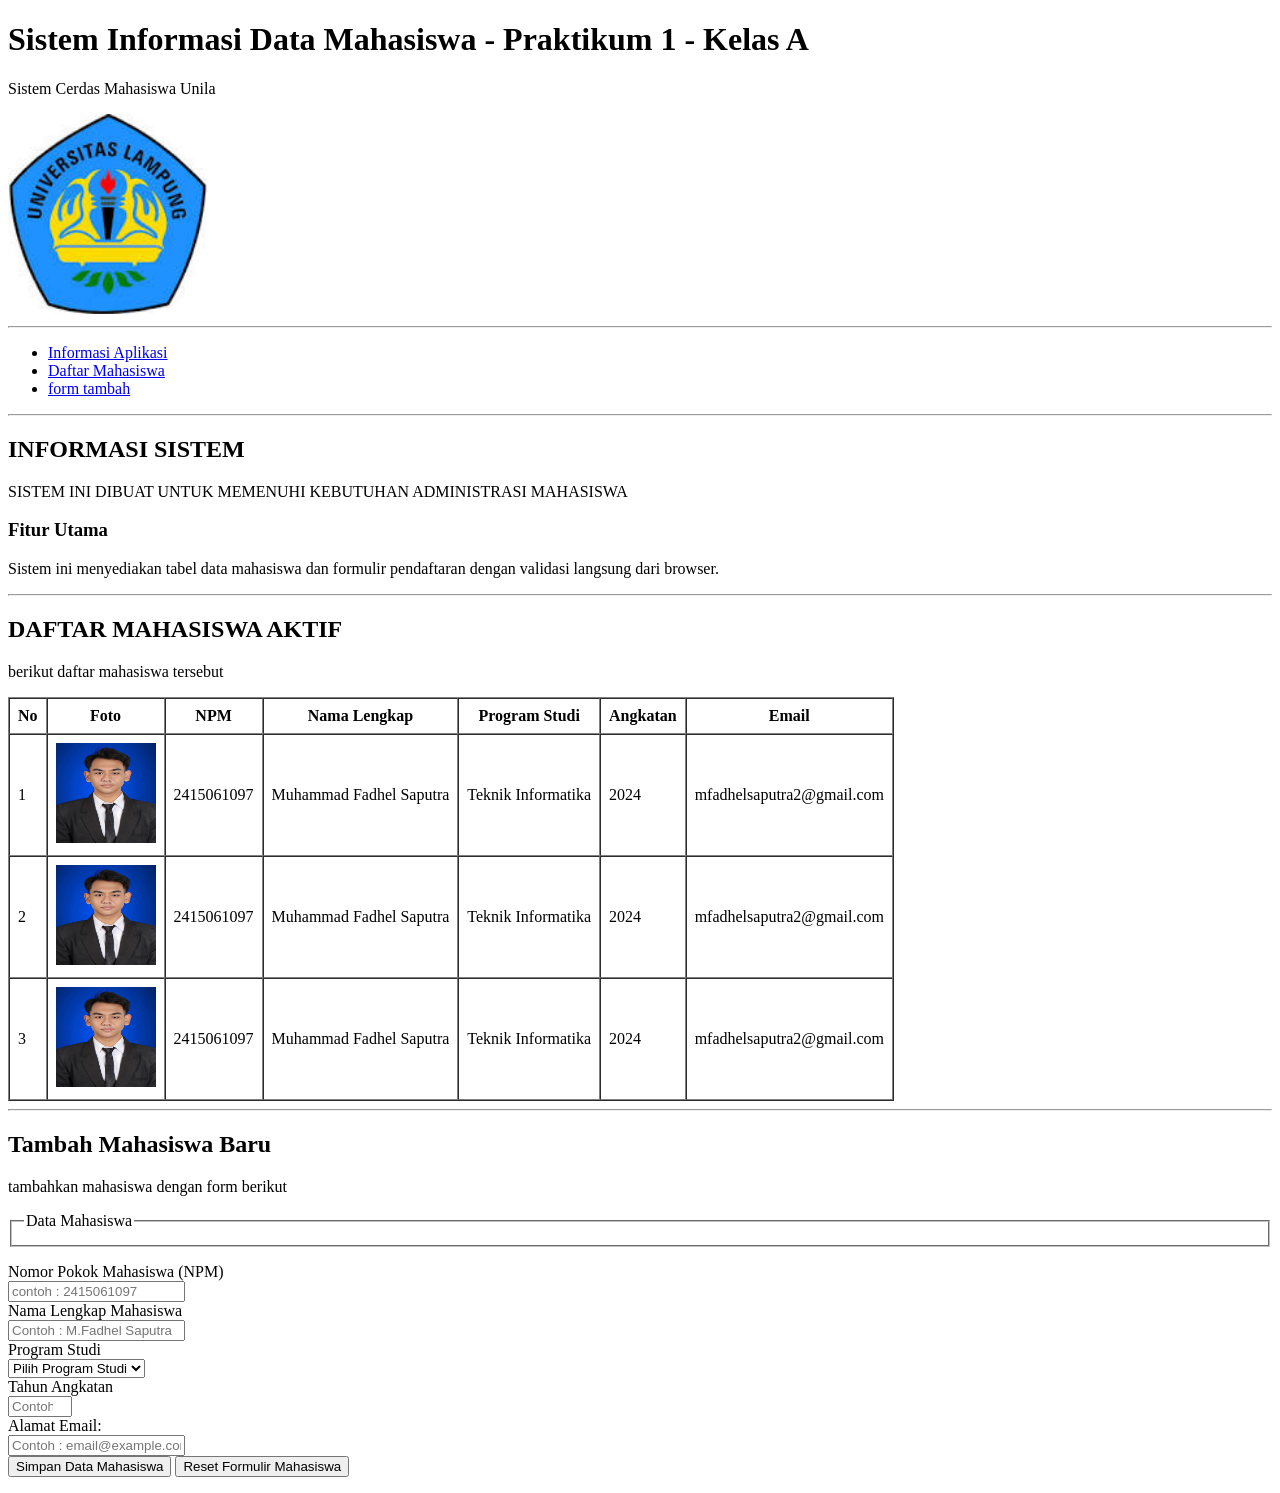
==== index.html @ 2dbe2d54 "tes push" ====
<!DOCTYPE html>
<html lang="id">
<head>
    <meta charset="UTF-8">
    <meta name="viewport" content="width=device-width, initial-scale=1.0">
    <title>SISTEM INFORMASI DATA MAHASISWA</title>
</head>
<body>
    <header id="top">
        <h1>
            Sistem Informasi Data Mahasiswa - 
            Praktikum 1 - Kelas A 
        </h1>
        <p> 
            Sistem Cerdas Mahasiswa Unila
        </p>
        <img src="assets/download.jpg" alt="Foto Unila" width="200" height="200">    
    </header>
    <hr>
         <nav>   
            <ul>
                <li><a href="#informasi"> Informasi Aplikasi</a></li>
                <li><a href="#daftar-mahasiswa">Daftar Mahasiswa</a></li>
                <li><a href="#form-tambah">form tambah</a></li>
            </ul>    
        </nav>
    <hr>
        <main>
            <section id="informasi">
                <h2>INFORMASI SISTEM</h2>
                <P>
                    SISTEM INI DIBUAT UNTUK MEMENUHI KEBUTUHAN ADMINISTRASI MAHASISWA
                </P>
                <article>
                    <h3>Fitur Utama</h3>
                    <p>Sistem ini menyediakan tabel data mahasiswa dan formulir pendaftaran dengan validasi langsung dari browser.</p>
                </article>
            </section>
        <hr>
            <section id="#daftar-mahasiswa">
                <h2> DAFTAR MAHASISWA AKTIF </h2>
                <p> berikut daftar mahasiswa tersebut</p>
                <table border="1" cellpadding="8" cellspacing="0">
                    <thead>
                        <tr>
                            <th>No</th>
                            <th>Foto</th>
                            <th>NPM</th>
                            <th>Nama Lengkap </th>
                            <th>Program Studi</th>
                            <th>Angkatan</th>
                            <th>Email</th>
                        </tr>
                    </thead>
                    <tbody>
                        <tr>
                            <td>1</td>
                            <td><img src="assets/PAS FOTO FADHEL.jpg" alt="Foto Mahasiswa" width="100" height="100"></td>
                            <td>2415061097</td>
                            <td>Muhammad Fadhel Saputra</td>
                            <td>Teknik Informatika</td>
                            <td>2024</td>
                            <td>mfadhelsaputra2@gmail.com</td>
                        </tr>
                        <tr>
                            <td>2</td>
                            <td><img src="assets/PAS FOTO FADHEL.jpg" alt="Foto Mahasiswa" width="100" height="100"></td>
                            <td>2415061097</td>
                            <td>Muhammad Fadhel Saputra</td>
                            <td>Teknik Informatika</td>
                            <td>2024</td>
                            <td>mfadhelsaputra2@gmail.com</td>
                        </tr>
                        <tr>
                            <td>3</td>
                            <td><img src="assets/PAS FOTO FADHEL.jpg" alt="Foto Mahasiswa" width="100" height="100"></td>
                            <td>2415061097</td>
                            <td>Muhammad Fadhel Saputra</td>
                            <td>Teknik Informatika</td>
                            <td>2024</td>
                            <td>mfadhelsaputra2@gmail.com</td>
                        </tr>
                    </tbody>
                </table>
            </section>
        <hr>
            <section id="form-tambah">
                <h2> Tambah Mahasiswa Baru</h2>
                <p>tambahkan mahasiswa dengan form berikut</p>
                <form action="#" method="POST">
                    <fieldset>
                        <legend>Data Mahasiswa</legend>
                    </fieldset>
                    <p>
                        <label for="npm">Nomor Pokok Mahasiswa (NPM)</label>
                            <br>
                            <input type="text" id="npm" name="npm" placeholder="contoh : 2415061097"
                            required pattern="[0-9]{8,12}" title="NPM harus berupa angka 8-12 digit">
                            <br>
                            <small></small>
                        </label>
                        <label for="nama">Nama Lengkap Mahasiswa</label>
                            <br>
                            <input type="text" id="nama" name="nama" 
                            placeholder="Contoh : M.Fadhel Saputra" required minlength="3">
                            <br>
                            <small></small>
                        <label for="program_studi">Program Studi</label>
                            <br>
                            <select id="program_studi" name="program_studi" required>
                                <option >Pilih Program Studi</option>
                                <option Teknik Informatika="Teknik Informatika">Teknik Informatika</option>
                            </select>
                            <br>
                            <small></small>
                        <label for="angkatan">Tahun Angkatan</label> 
                            <br>
                            <input type="number" id="angkatan" name="angkatan" placeholder="Contoh : 2024"
                            required min="2018" max="2026">
                            <br>
                            <small></small>
                        <label for="email">Alamat Email: </label>
                            <br>
                            <input type="email" id="email" placeholder="Contoh : email@example.com"
                            required>
                            <br>
                            <small></small>
                        <button type="submit">Simpan Data Mahasiswa</button>
                        <button type="reset">Reset Formulir Mahasiswa</button>
                    </p>
                </form>
            </section>
        </main>
</body>
</html>
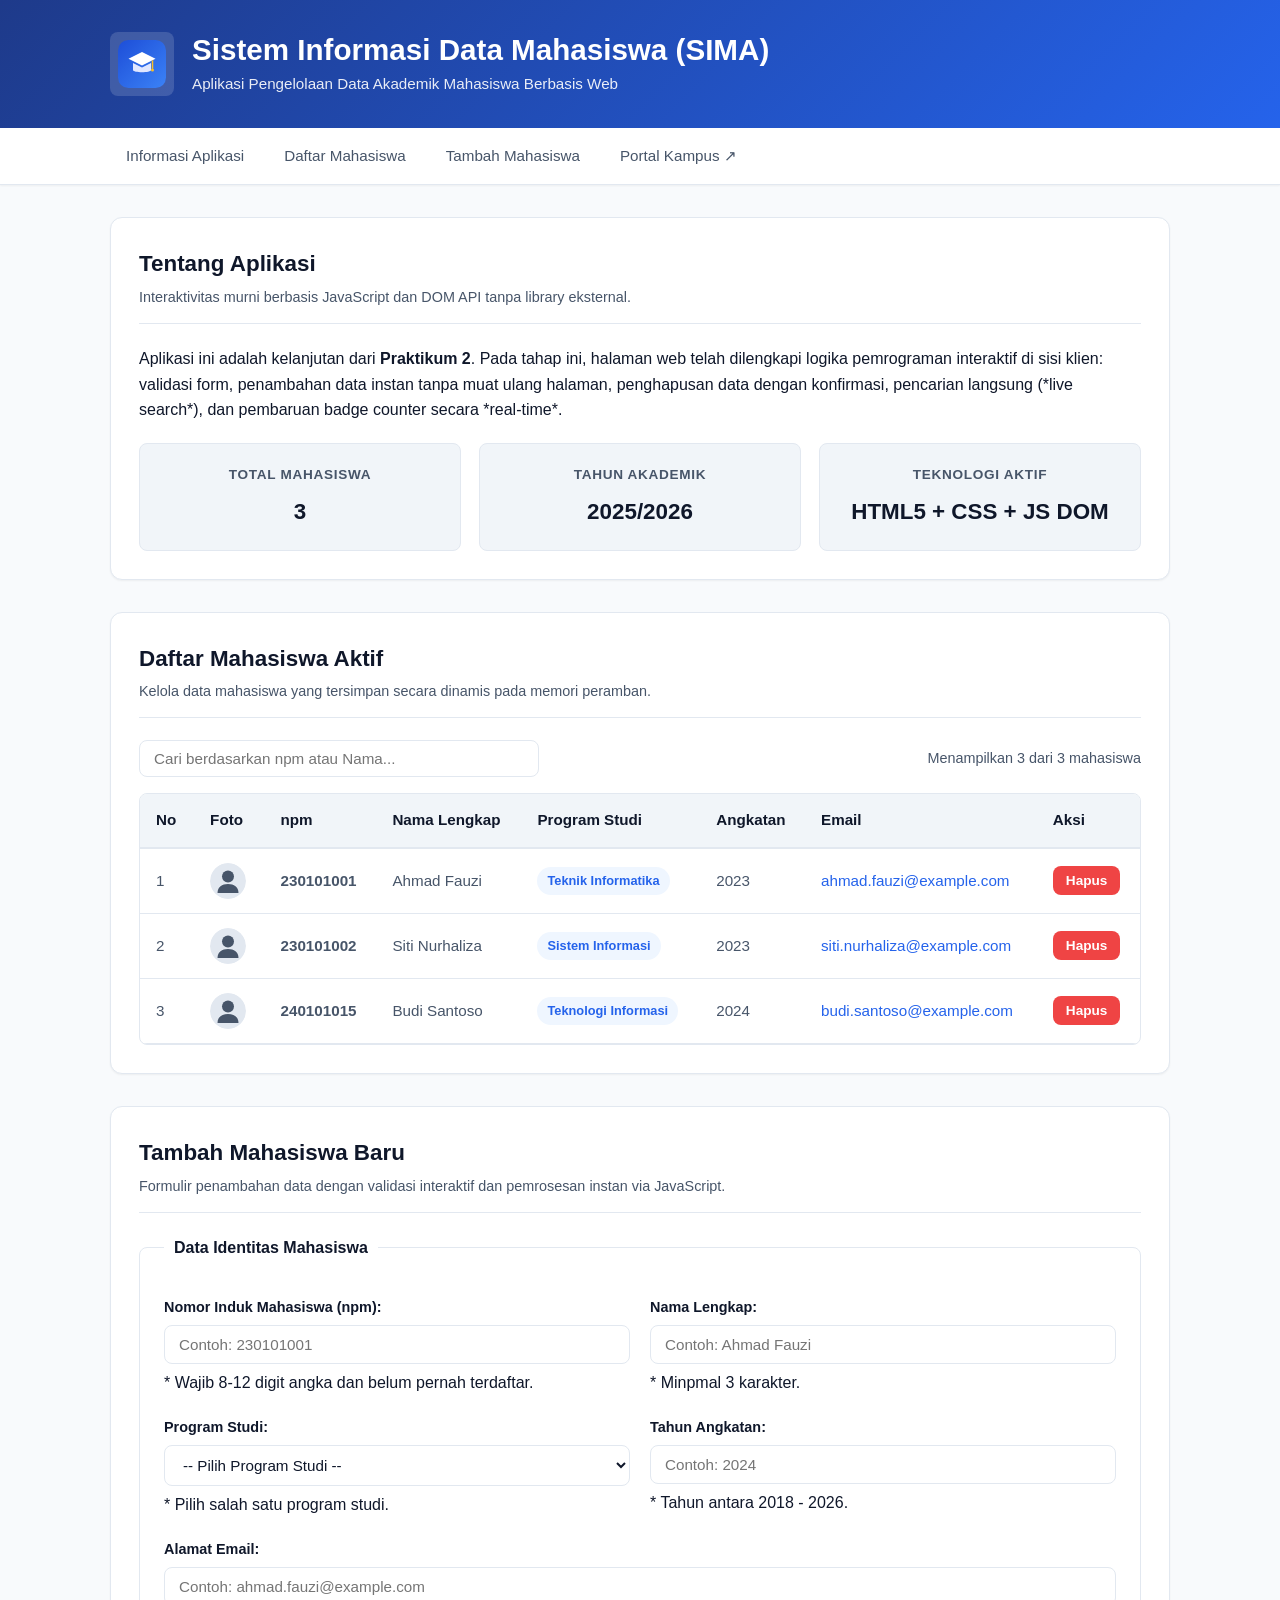
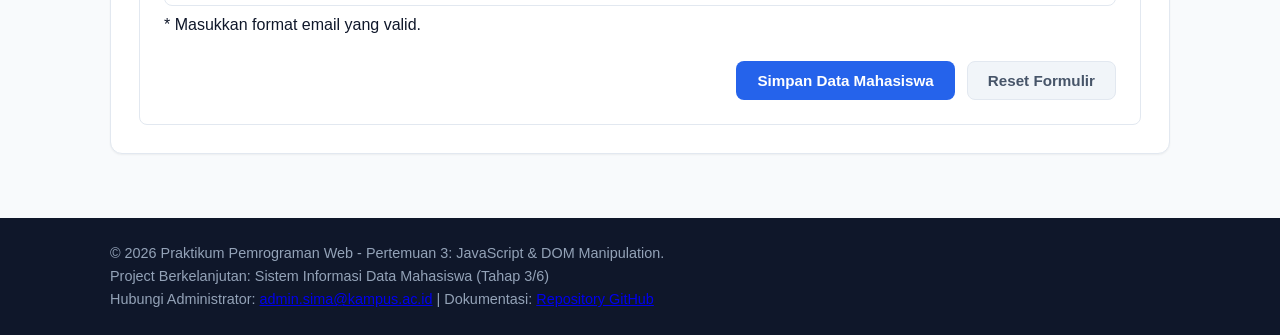
==== commit 68e18900: "Judul 3" ====
--- a/index.html
+++ b/index.html
@@ -3,133 +3,208 @@
 <head>
     <meta charset="UTF-8">
     <meta name="viewport" content="width=device-width, initial-scale=1.0">
-    <title>SISTEM INFORMASI DATA MAHASISWA</title>
+    <title>Sistem Informasi Data Mahasiswa - Praktikum 3</title>
+    <link rel="stylesheet" href="style.css">
 </head>
 <body>
-    <header id="top">
-        <h1>
-            Sistem Informasi Data Mahasiswa - 
-            Praktikum 1 - Kelas A 
-        </h1>
-        <p> 
-            Sistem Cerdas Mahasiswa Unila
-        </p>
-        <img src="assets/download.jpg" alt="Foto Unila" width="200" height="200">    
+
+    <!-- 1. Header Aplikasi -->
+    <header class="site-header">
+        <div class="container header-brand">
+            <a href="index.html" class="brand-logo" title="Beranda SIMA">
+                <img src="img/logo-sima.svg" alt="Logo Resmi SIMA Kampus" width="48" height="48">
+            </a>
+            <div>
+                <h1>Sistem Informasi Data Mahasiswa (SIMA)</h1>
+                <p>Aplikasi Pengelolaan Data Akademik Mahasiswa Berbasis Web</p>
+            </div>
+        </div>
     </header>
-    <hr>
-         <nav>   
+
+    <!-- 2. Navigation Bar Sticky -->
+    <nav class="site-nav">
+        <div class="container">
             <ul>
-                <li><a href="#informasi"> Informasi Aplikasi</a></li>
+                <li><a href="#informasi">Informasi Aplikasi</a></li>
                 <li><a href="#daftar-mahasiswa">Daftar Mahasiswa</a></li>
-                <li><a href="#form-tambah">form tambah</a></li>
-            </ul>    
-        </nav>
-    <hr>
-        <main>
-            <section id="informasi">
-                <h2>INFORMASI SISTEM</h2>
-                <P>
-                    SISTEM INI DIBUAT UNTUK MEMENUHI KEBUTUHAN ADMINISTRASI MAHASISWA
-                </P>
-                <article>
-                    <h3>Fitur Utama</h3>
-                    <p>Sistem ini menyediakan tabel data mahasiswa dan formulir pendaftaran dengan validasi langsung dari browser.</p>
-                </article>
+                <li><a href="#form-tambah">Tambah Mahasiswa</a></li>
+                <li><a href="https://unila.ac.id" target="_blank" rel="noopener noreferrer">Portal Kampus &UpperRightArrow;</a></li>
+            </ul>
+        </div>
+    </nav>
+
+    <!-- Konten Utama Halaman -->
+    <main>
+        <div class="container">
+
+            <!-- Kotak Notifikasi Alert Dinamis (dikontrol oleh JS) -->
+            <div id="alert-box" class="alert-box" role="alert"></div>
+
+            <!-- 3. Section Informasi Aplikasi -->
+            <section id="informasi" class="content-section">
+                <div class="section-header">
+                    <h2>Tentang Aplikasi</h2>
+                    <p>Interaktivitas murni berbasis JavaScript dan DOM API tanpa library eksternal.</p>
+                </div>
+                <p>
+                    Aplikasi ini adalah kelanjutan dari <strong>Praktikum 2</strong>. Pada tahap ini, 
+                    halaman web telah dilengkapi logika pemrograman interaktif di sisi klien: validasi form, 
+                    penambahan data instan tanpa muat ulang halaman, penghapusan data dengan konfirmasi, 
+                    pencarian langsung (*live search*), dan pembaruan badge counter secara *real-time*.
+                </p>
+
+                <div class="info-grid">
+                    <article class="info-card">
+                        <h3>Total Mahasiswa</h3>
+                        <p id="total-mahasiswa-badge" class="counter-highlight">3</p>
+                    </article>
+                    <article class="info-card">
+                        <h3>Tahun Akademik</h3>
+                        <p>2025/2026</p>
+                    </article>
+                    <article class="info-card">
+                        <h3>Teknologi Aktif</h3>
+                        <p>HTML5 + CSS + JS DOM</p>
+                    </article>
+                </div>
             </section>
-        <hr>
-            <section id="#daftar-mahasiswa">
-                <h2> DAFTAR MAHASISWA AKTIF </h2>
-                <p> berikut daftar mahasiswa tersebut</p>
-                <table border="1" cellpadding="8" cellspacing="0">
-                    <thead>
-                        <tr>
-                            <th>No</th>
-                            <th>Foto</th>
-                            <th>NPM</th>
-                            <th>Nama Lengkap </th>
-                            <th>Program Studi</th>
-                            <th>Angkatan</th>
-                            <th>Email</th>
-                        </tr>
-                    </thead>
-                    <tbody>
-                        <tr>
-                            <td>1</td>
-                            <td><img src="assets/PAS FOTO FADHEL.jpg" alt="Foto Mahasiswa" width="100" height="100"></td>
-                            <td>2415061097</td>
-                            <td>Muhammad Fadhel Saputra</td>
-                            <td>Teknik Informatika</td>
-                            <td>2024</td>
-                            <td>mfadhelsaputra2@gmail.com</td>
-                        </tr>
-                        <tr>
-                            <td>2</td>
-                            <td><img src="assets/PAS FOTO FADHEL.jpg" alt="Foto Mahasiswa" width="100" height="100"></td>
-                            <td>2415061097</td>
-                            <td>Muhammad Fadhel Saputra</td>
-                            <td>Teknik Informatika</td>
-                            <td>2024</td>
-                            <td>mfadhelsaputra2@gmail.com</td>
-                        </tr>
-                        <tr>
-                            <td>3</td>
-                            <td><img src="assets/PAS FOTO FADHEL.jpg" alt="Foto Mahasiswa" width="100" height="100"></td>
-                            <td>2415061097</td>
-                            <td>Muhammad Fadhel Saputra</td>
-                            <td>Teknik Informatika</td>
-                            <td>2024</td>
-                            <td>mfadhelsaputra2@gmail.com</td>
-                        </tr>
-                    </tbody>
-                </table>
+
+            <!-- 4. Section Daftar Mahasiswa, Toolbar Pencarian & 5. Tabel Data -->
+            <section id="daftar-mahasiswa" class="content-section">
+                <div class="section-header">
+                    <h2>Daftar Mahasiswa Aktif</h2>
+                    <p>Kelola data mahasiswa yang tersimpan secara dinamis pada memori peramban.</p>
+                </div>
+
+                <!-- Toolbar Pencarian dan Ringkasan Jumlah -->
+                <div class="table-toolbar">
+                    <div class="search-box">
+                        <input 
+                            type="search" 
+                            id="input-search" 
+                            class="search-input" 
+                            placeholder="Cari berdasarkan npm atau Nama...">
+                    </div>
+                    <div id="total-mahasiswa-info" class="status-summary">
+                        Menampilkan 3 mahasiswa
+                    </div>
+                </div>
+
+                <!-- Tabel Data Responsif -->
+                <div class="table-responsive">
+                    <table class="data-table">
+                        <thead>
+                            <tr>
+                                <th>No</th>
+                                <th>Foto</th>
+                                <th>npm</th>
+                                <th>Nama Lengkap</th>
+                                <th>Program Studi</th>
+                                <th>Angkatan</th>
+                                <th>Email</th>
+                                <th>Aksi</th>
+                            </tr>
+                        </thead>
+                        <tbody id="tabel-body-mahasiswa">
+                            <!-- Baris tabel akan di-generate secara dinamis oleh app.js -->
+                        </tbody>
+                    </table>
+                </div>
             </section>
-        <hr>
-            <section id="form-tambah">
-                <h2> Tambah Mahasiswa Baru</h2>
-                <p>tambahkan mahasiswa dengan form berikut</p>
-                <form action="#" method="POST">
+
+            <!-- 6. Section Form Tambah Mahasiswa dengan Validasi JS -->
+            <section id="form-tambah" class="content-section">
+                <div class="section-header">
+                    <h2>Tambah Mahasiswa Baru</h2>
+                    <p>Formulir penambahan data dengan validasi interaktif dan pemrosesan instan via JavaScript.</p>
+                </div>
+
+                <form id="form-tambah-mahasiswa" class="app-form" novalidate>
                     <fieldset>
-                        <legend>Data Mahasiswa</legend>
+                        <legend>Data Identitas Mahasiswa</legend>
+
+                        <div class="form-grid">
+                            <div class="form-group">
+                                <label for="npm" class="form-label">Nomor Induk Mahasiswa (npm):</label>
+                                <input 
+                                    type="text" 
+                                    id="npm" 
+                                    name="npm" 
+                                    class="form-input" 
+                                    placeholder="Contoh: 230101001">
+                                <span class="form-help">* Wajib 8-12 digit angka dan belum pernah terdaftar.</span>
+                            </div>
+
+                            <div class="form-group">
+                                <label for="nama" class="form-label">Nama Lengkap:</label>
+                                <input 
+                                    type="text" 
+                                    id="nama" 
+                                    name="nama" 
+                                    class="form-input" 
+                                    placeholder="Contoh: Ahmad Fauzi">
+                                <span class="form-help">* Minpmal 3 karakter.</span>
+                            </div>
+
+                            <div class="form-group">
+                                <label for="program_studi" class="form-label">Program Studi:</label>
+                                <select id="program_studi" name="program_studi" class="form-select">
+                                    <option value="">-- Pilih Program Studi --</option>
+                                    <option value="Teknik Informatika">Teknik Informatika</option>
+                                    <option value="Sistem Informasi">Sistem Informasi</option>
+                                    <option value="Teknologi Informasi">Teknologi Informasi</option>
+                                    <option value="Rekayasa Perangkat Lunak">Rekayasa Perangkat Lunak</option>
+                                </select>
+                                <span class="form-help">* Pilih salah satu program studi.</span>
+                            </div>
+
+                            <div class="form-group">
+                                <label for="angkatan" class="form-label">Tahun Angkatan:</label>
+                                <input 
+                                    type="number" 
+                                    id="angkatan" 
+                                    name="angkatan" 
+                                    class="form-input" 
+                                    placeholder="Contoh: 2024">
+                                <span class="form-help">* Tahun antara 2018 - 2026.</span>
+                            </div>
+
+                            <div class="form-group full-width">
+                                <label for="email" class="form-label">Alamat Email:</label>
+                                <input 
+                                    type="email" 
+                                    id="email" 
+                                    name="email" 
+                                    class="form-input" 
+                                    placeholder="Contoh: ahmad.fauzi@example.com">
+                                <span class="form-help">* Masukkan format email yang valid.</span>
+                            </div>
+                        </div>
+
+                        <div class="form-actions">
+                            <button type="submit" class="btn btn-primary">Simpan Data Mahasiswa</button>
+                            <button type="reset" class="btn btn-secondary">Reset Formulir</button>
+                        </div>
                     </fieldset>
-                    <p>
-                        <label for="npm">Nomor Pokok Mahasiswa (NPM)</label>
-                            <br>
-                            <input type="text" id="npm" name="npm" placeholder="contoh : 2415061097"
-                            required pattern="[0-9]{8,12}" title="NPM harus berupa angka 8-12 digit">
-                            <br>
-                            <small></small>
-                        </label>
-                        <label for="nama">Nama Lengkap Mahasiswa</label>
-                            <br>
-                            <input type="text" id="nama" name="nama" 
-                            placeholder="Contoh : M.Fadhel Saputra" required minlength="3">
-                            <br>
-                            <small></small>
-                        <label for="program_studi">Program Studi</label>
-                            <br>
-                            <select id="program_studi" name="program_studi" required>
-                                <option >Pilih Program Studi</option>
-                                <option Teknik Informatika="Teknik Informatika">Teknik Informatika</option>
-                            </select>
-                            <br>
-                            <small></small>
-                        <label for="angkatan">Tahun Angkatan</label> 
-                            <br>
-                            <input type="number" id="angkatan" name="angkatan" placeholder="Contoh : 2024"
-                            required min="2018" max="2026">
-                            <br>
-                            <small></small>
-                        <label for="email">Alamat Email: </label>
-                            <br>
-                            <input type="email" id="email" placeholder="Contoh : email@example.com"
-                            required>
-                            <br>
-                            <small></small>
-                        <button type="submit">Simpan Data Mahasiswa</button>
-                        <button type="reset">Reset Formulir Mahasiswa</button>
-                    </p>
                 </form>
             </section>
-        </main>
+
+        </div>
+    </main>
+
+    <!-- 7. Footer -->
+    <footer class="site-footer">
+        <div class="container">
+            <p>&copy; 2026 Praktikum Pemrograman Web - Pertemuan 3: JavaScript & DOM Manipulation.</p>
+            <p>Project Berkelanjutan: Sistem Informasi Data Mahasiswa (Tahap 3/6)</p>
+            <p>
+                Hubungi Administrator: <a href="mailto:admin.sima@kampus.ac.id">admin.sima@kampus.ac.id</a> | 
+                Dokumentasi: <a href="https://github.com" target="_blank" rel="noopener noreferrer">Repository GitHub</a>
+            </p>
+        </div>
+    </footer>
+
+    <!-- Tambahkan Script JavaScript Eksternal -->
+    <script src="app.js"></script>
 </body>
 </html>
--- a/style.css
+++ b/style.css
@@ -0,0 +1,518 @@
+/* ==========================================================================
+   Praktikum 3: Implementasi Interaktivitas Web Menggunakan JavaScript dan DOM
+   Project: Sistem Informasi Data Mahasiswa (SIMA)
+   Mewarisi & Memperluas Praktikum 2 (Native CSS)
+   ========================================================================== */
+
+/* 1. CSS Variables */
+:root {
+    --primary-color: #2563eb;
+    --primary-hover: #1d4ed8;
+    --primary-light: #eff6ff;
+    --secondary-color: #64748b;
+    --secondary-hover: #475569;
+    --success-color: #10b981;
+    --success-light: #ecfdf5;
+    --danger-color: #ef4444;
+    --danger-hover: #dc2626;
+    --danger-light: #fef2f2;
+    --warning-color: #f59e0b;
+    
+    --bg-page: #f8fafc;
+    --bg-surface: #ffffff;
+    --bg-surface-alt: #f1f5f9;
+    
+    --text-primary: #0f172a;
+    --text-secondary: #475569;
+    --text-muted: #94a3b8;
+    --text-inverse: #ffffff;
+    
+    --border-color: #e2e8f0;
+    --border-radius-sm: 4px;
+    --border-radius-md: 8px;
+    --border-radius-lg: 12px;
+    
+    --shadow-sm: 0 1px 2px 0 rgba(0, 0, 0, 0.05);
+    --shadow-md: 0 4px 6px -1px rgba(0, 0, 0, 0.1), 0 2px 4px -2px rgba(0, 0, 0, 0.1);
+    
+    --font-main: -apple-system, BlinkMacSystemFont, "Segoe UI", Roboto, Oxygen, Ubuntu, Cantarell, "Helvetica Neue", sans-serif;
+    --line-height-normal: 1.6;
+}
+
+/* 2. Reset & Base Styles */
+*, *::before, *::after {
+    box-sizing: border-box;
+    margin: 0;
+    padding: 0;
+}
+
+html {
+    scroll-behavior: smooth;
+}
+
+body {
+    font-family: var(--font-main);
+    line-height: var(--line-height-normal);
+    color: var(--text-primary);
+    background-color: var(--bg-page);
+    min-height: 100vh;
+    display: flex;
+    flex-direction: column;
+}
+
+.container {
+    width: 100%;
+    max-width: 1100px;
+    margin-left: auto;
+    margin-right: auto;
+    padding-left: 20px;
+    padding-right: 20px;
+}
+
+/* 3. Header */
+.site-header {
+    background: linear-gradient(135deg, #1e3a8a 0%, #2563eb 100%);
+    color: var(--text-inverse);
+    padding: 32px 0;
+    box-shadow: var(--shadow-md);
+}
+
+.header-brand {
+    display: flex;
+    align-items: center;
+    gap: 18px;
+}
+
+.brand-logo {
+    display: flex;
+    align-items: center;
+    justify-content: center;
+    background-color: rgba(255, 255, 255, 0.15);
+    padding: 8px;
+    border-radius: var(--border-radius-md);
+    transition: transform 0.2s ease, background-color 0.2s ease;
+}
+
+.brand-logo:hover {
+    transform: scale(1.05);
+    background-color: rgba(255, 255, 255, 0.25);
+}
+
+.header-brand h1 {
+    font-size: 1.85rem;
+    font-weight: 700;
+    line-height: 1.2;
+    margin-bottom: 4px;
+}
+
+.header-brand p {
+    font-size: 0.95rem;
+    opacity: 0.9;
+}
+
+/* 4. Navigation Bar */
+.site-nav {
+    background-color: var(--bg-surface);
+    border-bottom: 1px solid var(--border-color);
+    position: sticky;
+    top: 0;
+    z-index: 100;
+    box-shadow: var(--shadow-sm);
+}
+
+.site-nav ul {
+    list-style: none;
+    display: flex;
+    gap: 8px;
+    overflow-x: auto;
+    padding: 6px 0;
+}
+
+.site-nav a {
+    display: block;
+    padding: 10px 16px;
+    color: var(--text-secondary);
+    text-decoration: none;
+    font-weight: 500;
+    font-size: 0.95rem;
+    border-radius: var(--border-radius-sm);
+    transition: all 0.2s ease;
+    white-space: nowrap;
+}
+
+.site-nav a:hover {
+    color: var(--primary-color);
+    background-color: var(--primary-light);
+}
+
+/* 5. Main Content & Sections */
+main {
+    flex: 1;
+    padding: 32px 0;
+}
+
+.content-section {
+    background-color: var(--bg-surface);
+    border: 1px solid var(--border-color);
+    border-radius: var(--border-radius-lg);
+    padding: 28px;
+    margin-bottom: 32px;
+    box-shadow: var(--shadow-sm);
+}
+
+.section-header {
+    border-bottom: 1px solid var(--border-color);
+    padding-bottom: 14px;
+    margin-bottom: 22px;
+}
+
+.section-header h2 {
+    font-size: 1.4rem;
+    color: var(--text-primary);
+    font-weight: 700;
+}
+
+.section-header p {
+    font-size: 0.9rem;
+    color: var(--text-secondary);
+    margin-top: 4px;
+}
+
+/* Info Grid */
+.info-grid {
+    display: grid;
+    grid-template-columns: repeat(auto-fit, minmax(220px, 1fr));
+    gap: 18px;
+    margin-top: 20px;
+}
+
+.info-card {
+    background-color: var(--bg-surface-alt);
+    border: 1px solid var(--border-color);
+    border-radius: var(--border-radius-md);
+    padding: 20px;
+    text-align: center;
+}
+
+.info-card h3 {
+    font-size: 0.85rem;
+    text-transform: uppercase;
+    letter-spacing: 0.05em;
+    color: var(--text-secondary);
+    margin-bottom: 8px;
+}
+
+.info-card p {
+    font-size: 1.4rem;
+    font-weight: 700;
+    color: var(--text-primary);
+}
+
+.counter-highlight {
+    color: var(--primary-color);
+}
+
+/* 6. Alert Notification Box (Dinamis dari JS) */
+.alert-box {
+    padding: 14px 18px;
+    border-radius: var(--border-radius-md);
+    margin-bottom: 20px;
+    font-size: 0.95rem;
+    font-weight: 500;
+    display: none;
+    animation: fadeIn 0.3s ease;
+}
+
+.alert-box.show {
+    display: block;
+}
+
+.alert-success {
+    background-color: var(--success-light);
+    color: #065f46;
+    border: 1px solid #a7f3d0;
+}
+
+.alert-danger {
+    background-color: var(--danger-light);
+    color: #991b1b;
+    border: 1px solid #fecaca;
+}
+
+.alert-info {
+    background-color: var(--primary-light);
+    color: #1e40af;
+    border: 1px solid #bfdbfe;
+}
+
+@keyframes fadeIn {
+    from { opacity: 0; transform: translateY(-6px); }
+    to { opacity: 1; transform: translateY(0); }
+}
+
+/* 7. Search Bar Container */
+.table-toolbar {
+    display: flex;
+    justify-content: space-between;
+    align-items: center;
+    flex-wrap: wrap;
+    gap: 12px;
+    margin-bottom: 16px;
+}
+
+.search-box {
+    position: relative;
+    flex: 1;
+    max-width: 400px;
+}
+
+.search-input {
+    width: 100%;
+    padding: 9px 14px;
+    font-size: 0.95rem;
+    border: 1.5px solid var(--border-color);
+    border-radius: var(--border-radius-md);
+    outline: none;
+    transition: all 0.2s;
+}
+
+.search-input:focus {
+    border-color: var(--primary-color);
+    box-shadow: 0 0 0 3px rgba(37, 99, 235, 0.15);
+}
+
+.status-summary {
+    font-size: 0.9rem;
+    color: var(--text-secondary);
+    font-weight: 500;
+}
+
+/* 8. Data Table */
+.table-responsive {
+    width: 100%;
+    overflow-x: auto;
+    border-radius: var(--border-radius-md);
+    border: 1px solid var(--border-color);
+}
+
+.data-table {
+    width: 100%;
+    border-collapse: collapse;
+    font-size: 0.95rem;
+    text-align: left;
+}
+
+.data-table thead {
+    background-color: var(--bg-surface-alt);
+    border-bottom: 2px solid var(--border-color);
+}
+
+.data-table th {
+    padding: 14px 16px;
+    font-weight: 600;
+    color: var(--text-primary);
+    white-space: nowrap;
+}
+
+.data-table td {
+    padding: 14px 16px;
+    border-bottom: 1px solid var(--border-color);
+    color: var(--text-secondary);
+    vertical-align: middle;
+}
+
+.data-table tbody tr:hover {
+    background-color: #f8fafc;
+}
+
+.avatar-img {
+    width: 36px;
+    height: 36px;
+    border-radius: 50%;
+    object-fit: cover;
+    display: block;
+}
+
+.badge {
+    display: inline-block;
+    padding: 4px 10px;
+    font-size: 0.8rem;
+    font-weight: 600;
+    border-radius: 9999px;
+    background-color: var(--primary-light);
+    color: var(--primary-color);
+}
+
+.link-email {
+    color: var(--primary-color);
+    text-decoration: none;
+}
+
+.link-email:hover {
+    text-decoration: underline;
+}
+
+.empty-row {
+    text-align: center;
+    padding: 32px !important;
+    color: var(--text-muted);
+    font-style: italic;
+}
+
+/* 9. Form Styles */
+.app-form fieldset {
+    border: 1px solid var(--border-color);
+    border-radius: var(--border-radius-md);
+    padding: 24px;
+}
+
+.app-form legend {
+    font-size: 1rem;
+    font-weight: 600;
+    color: var(--text-primary);
+    padding: 0 10px;
+}
+
+.form-grid {
+    display: grid;
+    grid-template-columns: repeat(2, 1fr);
+    gap: 20px;
+    margin-top: 12px;
+}
+
+.form-group {
+    display: flex;
+    flex-direction: column;
+    gap: 6px;
+}
+
+.form-group.full-width {
+    grid-column: 1 / -1;
+}
+
+.form-group label {
+    font-size: 0.9rem;
+    font-weight: 600;
+    color: var(--text-primary);
+}
+
+.required {
+    color: var(--danger-color);
+}
+
+.form-group input,
+.form-group select {
+    padding: 10px 14px;
+    font-size: 0.95rem;
+    border: 1px solid var(--border-color);
+    border-radius: var(--border-radius-md);
+    background-color: var(--bg-surface);
+    color: var(--text-primary);
+    outline: none;
+    transition: all 0.2s ease;
+}
+
+.form-group input:focus,
+.form-group select:focus {
+    border-color: var(--primary-color);
+    box-shadow: 0 0 0 3px rgba(37, 99, 235, 0.15);
+}
+
+.form-actions {
+    display: flex;
+    justify-content: flex-end;
+    gap: 12px;
+    margin-top: 24px;
+}
+
+/* 10. Buttons */
+.btn {
+    display: inline-flex;
+    align-items: center;
+    justify-content: center;
+    padding: 10px 20px;
+    font-size: 0.95rem;
+    font-weight: 600;
+    border-radius: var(--border-radius-md);
+    border: 1px solid transparent;
+    cursor: pointer;
+    transition: all 0.2s ease;
+    text-decoration: none;
+}
+
+.btn-primary {
+    background-color: var(--primary-color);
+    color: var(--text-inverse);
+}
+
+.btn-primary:hover {
+    background-color: var(--primary-hover);
+}
+
+.btn-secondary {
+    background-color: var(--bg-surface-alt);
+    color: var(--text-secondary);
+    border-color: var(--border-color);
+}
+
+.btn-secondary:hover {
+    background-color: #e2e8f0;
+    color: var(--text-primary);
+}
+
+.btn-danger {
+    background-color: var(--danger-color);
+    color: var(--text-inverse);
+}
+
+.btn-danger:hover {
+    background-color: var(--danger-hover);
+}
+
+.btn-sm {
+    padding: 6px 12px;
+    font-size: 0.85rem;
+}
+
+/* 11. Footer */
+.site-footer {
+    background-color: #0f172a;
+    color: #94a3b8;
+    padding: 24px 0;
+    font-size: 0.9rem;
+    margin-top: auto;
+}
+
+.footer-content {
+    display: flex;
+    justify-content: space-between;
+    align-items: center;
+    flex-wrap: wrap;
+    gap: 12px;
+}
+
+/* 12. Media Queries */
+@media (max-width: 768px) {
+    .form-grid {
+        grid-template-columns: 1fr;
+    }
+    
+    .header-brand {
+        flex-direction: column;
+        text-align: center;
+    }
+    
+    .table-toolbar {
+        flex-direction: column;
+        align-items: stretch;
+    }
+    
+    .search-box {
+        max-width: 100%;
+    }
+    
+    .footer-content {
+        flex-direction: column;
+        text-align: center;
+    }
+}
